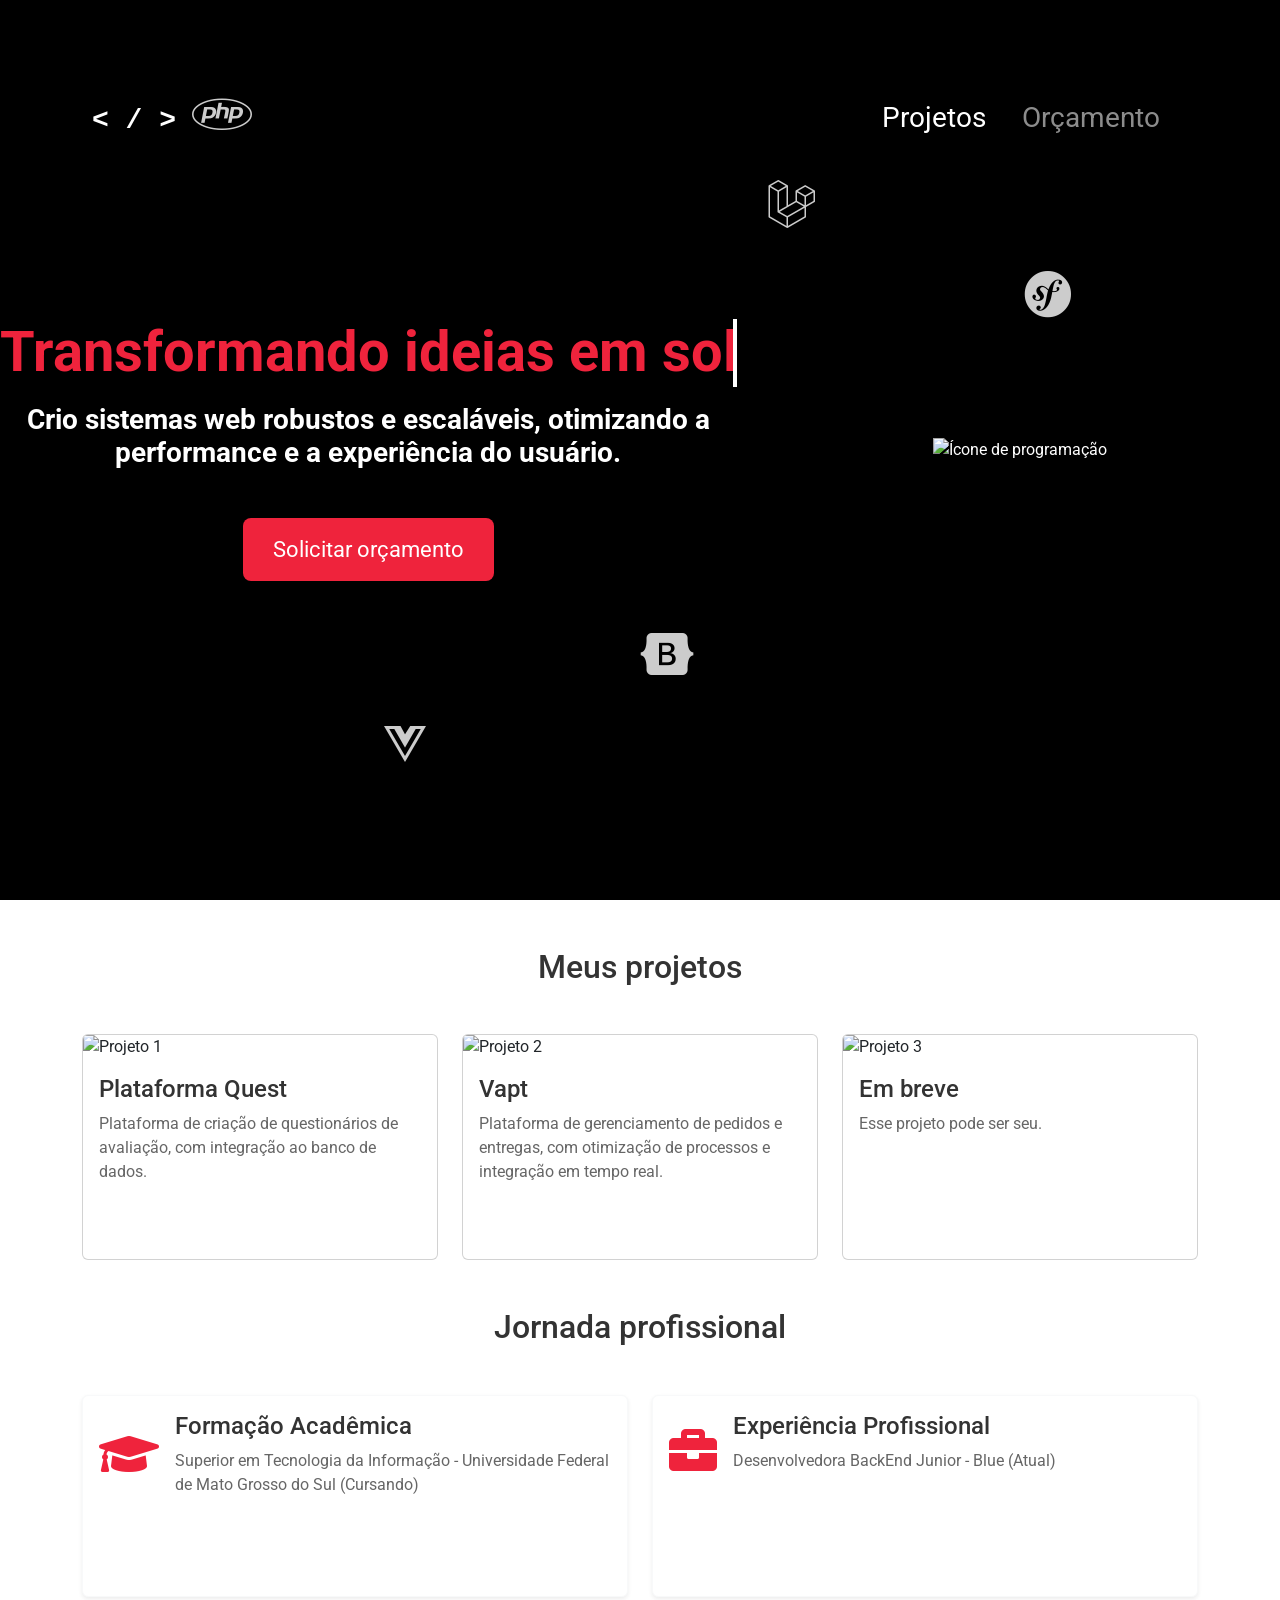
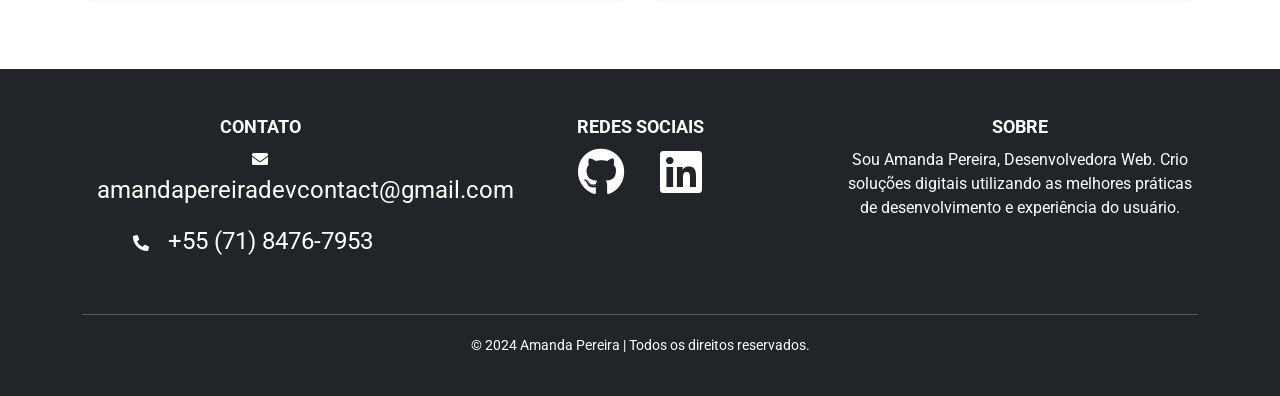
==== index.html @ daa0d9d8 "Add files via upload" ====
<!DOCTYPE html>
<html lang="pt-br">

<head>
    <meta charset="UTF-8">
    <meta name="viewport" content="width=device-width, initial-scale=1.0">
    <title>Amanda Pereira | Desenvolvedora Web</title>
    <link rel="icon" type="image/x-icon"
        href="https://cdn.icon-icons.com/icons2/685/PNG/512/code_icon-icons.com_61210.png">
    <link href="https://cdn.jsdelivr.net/npm/bootstrap@5.3.0-alpha1/dist/css/bootstrap.min.css" rel="stylesheet">
    <link rel="stylesheet" href="https://cdnjs.cloudflare.com/ajax/libs/font-awesome/5.15.4/css/all.min.css">
    <link href="https://fonts.googleapis.com/css2?family=Roboto:wght@400;700&display=swap" rel="stylesheet">
    <style>
        
        * {
            margin: 0;
            padding: 0;
            box-sizing: border-box;
        }

        body {
            font-family: 'Roboto', sans-serif;
            background-color: #ffffff;
            color: #333;
        }

        @media (max-width: 576px) {
            .hero-content h1 {
                font-size: 2rem;
            }

            .hero-content p {
                font-size: 0.9rem;
            }

            .card-title,
            .card-text {
                font-size: 0.9rem;
            }
        }

        /* Header Section */
        header {
            background-color: transparent;
            color: white;
            padding: 80px;
            position: fixed;
            top: 0;
            left: 0;
            right: 0;
            z-index: 1000;
            box-shadow: none;
        }

        .navbar-brand {
            font-size: 2rem;
            font-weight: bold;
        }

        .navbar-nav .nav-link {
            font-size: 1.1rem;
            margin-right: 20px;
        }

        .navbar-nav .nav-link:hover {
            color: #5c6bc0;
        }

        /* Hero Section */
        .hero-section {
            height: 100vh;
            display: flex;
            align-items: center;
            justify-content: center;
            position: relative;
            overflow: hidden;
            background-size: cover;
            background-position: center;
            color: white;
            background-color: black;
        }

        .hero-overlay {
            position: absolute;
            top: 0;
            left: 0;
            right: 0;
            bottom: 0;
            background: rgba(0, 0, 0, 0.6);
            z-index: 1;
        }

        .hero-image {
            position: relative;
            z-index: 2;
        }

        .hero-overlay {
            z-index: 1 !important;
        }

        .hero-content {
            z-index: 2;
            text-align: center;
            max-width: 100%;
        }

        .hero-content h1 {
            font-size: 3.5rem;
            font-weight: 700;
            margin-bottom: 20px;
            color: white;
            overflow: hidden;
            white-space: nowrap;
            border-right: 4px solid #fff;
            width: 0;
            animation: typing 3.5s steps(40) 1s forwards, blink 0.75s step-end infinite;
        }

        .hero-content p {
            font-size: 1.2rem;
            color: #ccc;
            margin-bottom: 30px;
        }

        .hero-content button {
            background-color: #5c6bc0;
            color: white;
            border: none;
            padding: 15px 30px;
            font-size: 1.1rem;
            cursor: pointer;
            transition: background-color 0.3s;
            border-radius: 8px;
        }

        .hero-content button:hover {
            background-color: #3f51b5;
        }

        /* Projetos Section */
        .card-body {
            min-height: 200px;
            /* Garantir altura fixa para os textos */
        }

        .card {
            transition: transform 0.3s ease-in-out, box-shadow 0.3s ease-in-out;
        }

        .card:hover {
            transform: scale(1.05);
            box-shadow: 0 4px 15px rgba(0, 0, 0, 0.1);
        }

        .card-title {
            font-size: 1.5rem;
            color: #333;
        }

        .card-text {
            color: #666;
        }

        /* Footer */
        footer {
            background-color: #3b3b3b;
            color: white;
            padding: 30px 0;
            text-align: center;
        }

        footer p {
            margin-bottom: 15px;
        }

        /* Estilo da descrição oculta que aparecerá com hover */
        .experiencia-descricao {
            display: none;
            /* Inicialmente oculta */
            margin-top: 15px;
            background-color: #f0f0f0;
            padding: 10px;
            border-radius: 5px;
            font-size: 1rem;
            color: #333;
        }

        /* Quando o card é hover, exibe a descrição */
        .card:hover .experiencia-descricao {
            display: block;
            animation: fadeIn 0.3s ease-in-out;
        }

        /* Animação para a descrição aparecer suavemente */
        @keyframes fadeIn {
            0% {
                opacity: 0;
            }

            100% {
                opacity: 1;
            }
        }


        footer a {
            color: #ccc;
            margin: 0 15px;
            font-size: 1.5rem;
        }

        footer a:hover {
            color: white;
        }


        /* Animações */
        @keyframes float {
            0% {
                transform: translateY(0);
            }

            50% {
                transform: translateY(-20px);
            }

            100% {
                transform: translateY(0);
            }
        }

        @keyframes drift {
            0% {
                transform: translateX(0);
            }

            50% {
                transform: translateX(15px);
            }

            100% {
                transform: translateX(0);
            }
        }

        /* Ícones animados */
        .floating-icons {
            position: absolute;
            top: 0;
            left: 0;
            width: 100%;
            height: 100%;
            pointer-events: none;
            z-index: 1;
        }

        .floating-icons i {
            position: absolute;
            font-size: 3rem;
            color: rgba(255, 255, 255, 0.8);
            animation: float 10s linear infinite, drift 6s ease-in-out infinite;
        }

        .botao-vermelho {
            background-color: #EF233C !important;
            font-size: 22px !important;
        }

        .texto-vermelho {
            color: #EF233C !important;
        }

        .texto-azul {
            color: #0F2239 !important;
        }

        /* Animations */
        @keyframes typing {
            from {
                width: 0;
            }

            to {
                width: 100%;
            }
        }

        @keyframes blink {
            50% {
                border-color: transparent;
            }
        }

        /* Media Queries for Responsiveness */
        @media (max-width: 768px) {
            .hero-section {
                height: 80vh;
            }

            .hero-content h1 {
                font-size: 2.5rem;
            }

            .hero-content p {
                font-size: 1rem;
            }

            .hero-content button {
                padding: 12px 25px;
            }

            .icons i {
                font-size: 2rem;
            }
        }

        footer {
            background-color: #1f1f1f;
            color: white;
        }

        footer h4 {
            font-weight: bold;
            font-size: 1.1rem;
            margin-bottom: 10px;
        }

        footer a {
            text-decoration: none;
            color: white;
            transition: color 0.3s;
        }

        footer a:hover {
            color: #f39c12;
            /* Cor de destaque no hover */
        }

        footer .social-icons a {
            margin: 0 15px;
        }

        footer .social-icons a:hover {
            color: #f39c12;
            /* Cor de destaque nos ícones */
        }

        footer .text-center p {
            font-size: 0.9rem;
            margin-top: 20px;
        }

        /* Estilo da linha do tempo */
        .timeline {
            position: relative;
            margin-left: 0;
            padding-left: 30px;
        }

        .timeline-item {
            position: relative;
            margin-bottom: 20px;
        }

        .timeline-item::before {
            content: '';
            position: absolute;
            top: 0;
            left: 0;
            width: 10px;
            height: 100%;
            background-color: #EF233C;
            border-radius: 50%;
        }

        .timeline-date {
            font-size: 1.1rem;
            font-weight: bold;
            color: #EF233C;
            margin-bottom: 5px;
        }

        .timeline-title {
            font-size: 1.25rem;
            font-weight: bold;
        }

        .timeline-description {
            font-size: 1rem;
            color: #666;
        }

        /* Estilo para total de tempo de experiência */
        .total-experiencia {
            font-size: 2rem;
            font-weight: bold;
            color: #0F2239;
        }
    </style>
</head>

<body>

    <!-- Header -->
    <header>
        <nav class="navbar navbar-expand-lg navbar-dark">
            <div class="container-fluid">
                <a class="navbar-brand" href="#"> <code> < / > </code></a>
                <button class="navbar-toggler" type="button" data-bs-toggle="collapse" data-bs-target="#navbarNav"
                    aria-controls="navbarNav" aria-expanded="false" aria-label="Toggle navigation">
                    <span class="navbar-toggler-icon"></span>
                </button>
                <div class="collapse navbar-collapse" id="navbarNav">
                    <ul class="navbar-nav ms-auto">
                        <li class="nav-item">
                            <a class="nav-link active fs-3" aria-current="page" href="#projetos">Projetos</a>
                        </li>
                        <li class="nav-item">
                            <a class="nav-link fs-3" href="javascript:void(0)" onclick="paginaOrcamento()">Orçamento</a>
                        </li>
                    </ul>
                </div>
            </div>
        </nav>
    </header>

    <!-- Hero Section -->

    <section class="hero-section">
        <div class="hero-overlay"></div>
        <div class="floating-icons">
            <i class="fab fa-php" style="top: 10%; left: 15%;"></i>
            <i class="fab fa-laravel" style="top: 20%; left: 60%;"></i>
            <i class="fab fa-vuejs" style="top: 80%; left: 30%;"></i>
            <i class="fab fa-bootstrap" style="top: 70%; left: 50%;"></i>
            <i class="fab fa-symfony" style="top: 30%; left: 80%;"></i>
        </div>

        <div class="row">
            <div class="col-sm-7 justify-content-center d-flex align-items-center">
                <div class="hero-content">
                    <h1 class="mb-3 texto-vermelho">Transformando ideias em soluções</h1>
                    <h3 class="fw-bold text-white mb-5">Crio sistemas web robustos e escaláveis, otimizando a
                        performance e a experiência do usuário.</h3>
                    <button class="botao-vermelho" onclick="paginaOrcamento()">Solicitar orçamento</button>
                </div>
            </div>

            <div class="col-sm-5 justify-content-center d-flex align-items-center">
                <div class="row">
                    <div class="col-sm-12">
                        <img src="https://cdn3d.iconscout.com/3d/premium/thumb/programming-3d-icon-download-in-png-blend-fbx-gltf-file-formats--coding-development-web-code-website-miscellaneous-pack-icons-5203659.png?f=webp"
                            alt="Ícone de programação" class="hero-image">
                    </div>
                </div>
            </div>
        </div>
    </section>



    <!-- Projetos Section -->
    <section id="projetos" class="container my-5 mb-5">
        <h2 class="text-center mb-5">Meus projetos</h2>
        <div class="row row-cols-1 row-cols-md-3 g-4">
            <div class="col">
                <div style="cursor: pointer;" class="card">
                    <img src="https://png.pngtree.com/png-vector/20191218/ourmid/pngtree-coming-soon-logo-vector-template-design-illustration-png-image_2091063.jpg"
                        class="card-img-top" alt="Projeto 1">
                    <div class="card-body">
                        <h5 class="card-title">Plataforma Quest</h5>
                        <p class="card-text">Plataforma de criação de questionários de avaliação, com integração ao
                            banco de dados.</p>
                    </div>
                </div>
            </div>
            <div class="col">
                <div style="cursor: pointer;" class="card">
                    <img src="https://png.pngtree.com/png-vector/20191218/ourmid/pngtree-coming-soon-logo-vector-template-design-illustration-png-image_2091063.jpg"
                        class="card-img-top" alt="Projeto 2">
                    <div class="card-body">
                        <h5 class="card-title">Vapt</h5>
                        <p class="card-text">Plataforma de gerenciamento de pedidos e entregas, com otimização de
                            processos e integração em tempo real.</p>
                    </div>
                </div>
            </div>
            <div class="col">
                <div style="cursor: pointer;" onclick="paginaOrcamento()" class="card">
                    <img src="https://png.pngtree.com/png-vector/20191218/ourmid/pngtree-coming-soon-logo-vector-template-design-illustration-png-image_2091063.jpg"
                        class="card-img-top" alt="Projeto 3">
                    <div class="card-body">
                        <h5 class="card-title">Em breve</h5>
                        <p class="card-text">Esse projeto pode ser seu.
                        </p>
                    </div>
                </div>
            </div>
        </div>
    </section>

    <!-- Escolaridade e Experiência Profissional -->
    <section id="experiencia" class="container mt-5 mb-5">
        <h2 class="text-center mb-5">Jornada profissional</h2>
        <div class="row">

            <!-- Escolaridade -->
            <div class="col-md-6 mb-4">
                <div class="card shadow-sm border-light">
                    <div class="card-body">
                        <div class="d-flex align-items-center">
                            <i class="fas fa-graduation-cap fa-3x texto-vermelho"></i>
                            <div class="ms-3">
                                <h5 class="card-title">Formação Acadêmica</h5>
                                <p class="card-text">Superior em Tecnologia da Informação - Universidade Federal de Mato
                                    Grosso do Sul (Cursando)</p>
                            </div>
                        </div>
                    </div>
                </div>
            </div>

            <!-- Experiência Profissional -->
            <div class="col-md-6 mb-4">
                <div class="card shadow-sm border-light">
                    <div class="card-body">
                        <div class="d-flex align-items-center">
                            <i class="fas fa-briefcase fa-3x texto-vermelho"></i>
                            <div class="ms-3">
                                <h5 class="card-title">Experiência Profissional</h5>
                                <p class="card-text">Desenvolvedora BackEnd Junior - Blue (Atual)</p>
                                <div class="experiencia-descricao">
                                    <p>Foco no desenvolvimento de APIs e na implementação de funcionalidades para
                                        manipulação de dados e recursos, utilizando o framework Symfony. Responsável por
                                        receber tarefas e desenvolver soluções backend escaláveis e eficientes para
                                        atender às necessidades do time de desenvolvimento e dos usuários finais.</p>
                                </div>
                            </div>
                        </div>
                    </div>
                </div>
            </div>

        </div>

        <!-- Histórico Profissional (Experiências Anteriores) 
        <div class="row">
            <div class="col-12 mb-4">
              Total de tempo de experiência 
                <div class="text-center mt-5">
                    <h4 class="mb-3">Tempo de experiência</h4>
                    <div class="total-experiencia">
                        <span id="total-experiencia">1 ano, 5 meses</span>
                    </div>
                </div>
            </div>
        </div>
    -->

    </section>



    <!-- Footer -->
    <footer class="bg-dark text-white pt-5 pb-4">
        <div class="container">
            <div class="row">
                <!-- Informações de contato -->
                <div class="col-md-4 mb-4">
                    <h4 class="text-uppercase">Contato</h4>
                    <p><i class="fas fa-envelope"></i> <a href="mailto:amandapereiradevcontact@gmail.com"
                            class="text-white">amandapereiradevcontact@gmail.com</a></p>
                    <p><i class="fas fa-phone-alt"></i> <a href="tel:+557184767953" class="text-white">+55 (71)
                            8476-7953</a></p>
                </div>

                <!-- Redes sociais -->
                <div class="col-md-4 mb-4">
                    <h4 class="text-uppercase">Redes Sociais</h4>
                    <div class="social-icons">
                        <a href="https://github.com/constpereiradev" target="_blank" class="text-white me-3"><i
                                class="fab fa-github fa-2x"></i></a>
                        <a href="https://www.linkedin.com/in/amanda-pereira-dev/" target="_blank"
                            class="text-white me-3"><i class="fab fa-linkedin fa-2x"></i></a>
                    </div>
                </div>

                <!-- Logo ou Branding -->
                <div class="col-md-4 mb-4">
                    <h4 class="text-uppercase">Sobre</h4>
                    <p>Sou Amanda Pereira, Desenvolvedora Web. Crio soluções digitais utilizando as
                        melhores práticas de desenvolvimento e experiência do usuário.</p>
                </div>
            </div>

            <hr class="bg-white">

            <!-- Copyright -->
            <div class="text-center">
                <p>&copy; 2024 Amanda Pereira | Todos os direitos reservados.</p>
            </div>
        </div>
    </footer>


    <!-- JavaScript -->
    <script>
        function paginaOrcamento() {
            var telefone = '71984767953';
            window.open("https://wa.me/55" + telefone + "?text=Olá!%20Gostaria%20de%20realizar%20um%20orçamento%20para%20meu%20site.%20:)", '_blank');
        }

        // Função para calcular o tempo total de experiência
        function calcularTempoExperiencia() {
            const experiencias = [
                { inicio: '2022-01-01', fim: '2024-01-01' }, // Exemplo de experiência atual
                { inicio: '2021-06-01', fim: '2021-12-01' }, // Exemplo de experiência passada
                // Adicione outras experiências conforme necessário
            ];

            let totalMeses = 0;

            // Calcular o tempo total de todas as experiências
            experiencias.forEach(exp => {
                const inicio = new Date(exp.inicio);
                const fim = exp.fim === 'atual' ? new Date() : new Date(exp.fim);

                const meses = (fim.getFullYear() - inicio.getFullYear()) * 12 + fim.getMonth() - inicio.getMonth();
                totalMeses += meses;
            });

            // Converter total de meses para anos e meses
            const anos = Math.floor(totalMeses / 12);
            const meses = totalMeses % 12;

            // Exibir o resultado na página
            document.getElementById('total-experiencia').textContent = `${anos} ano(s), ${meses} mês(es)`;
        }

        window.onload = calcularTempoExperiencia;
    </script>

    <script src="https://cdn.jsdelivr.net/npm/bootstrap@5.3.0-alpha1/dist/js/bootstrap.bundle.min.js"></script>
</body>

</html>
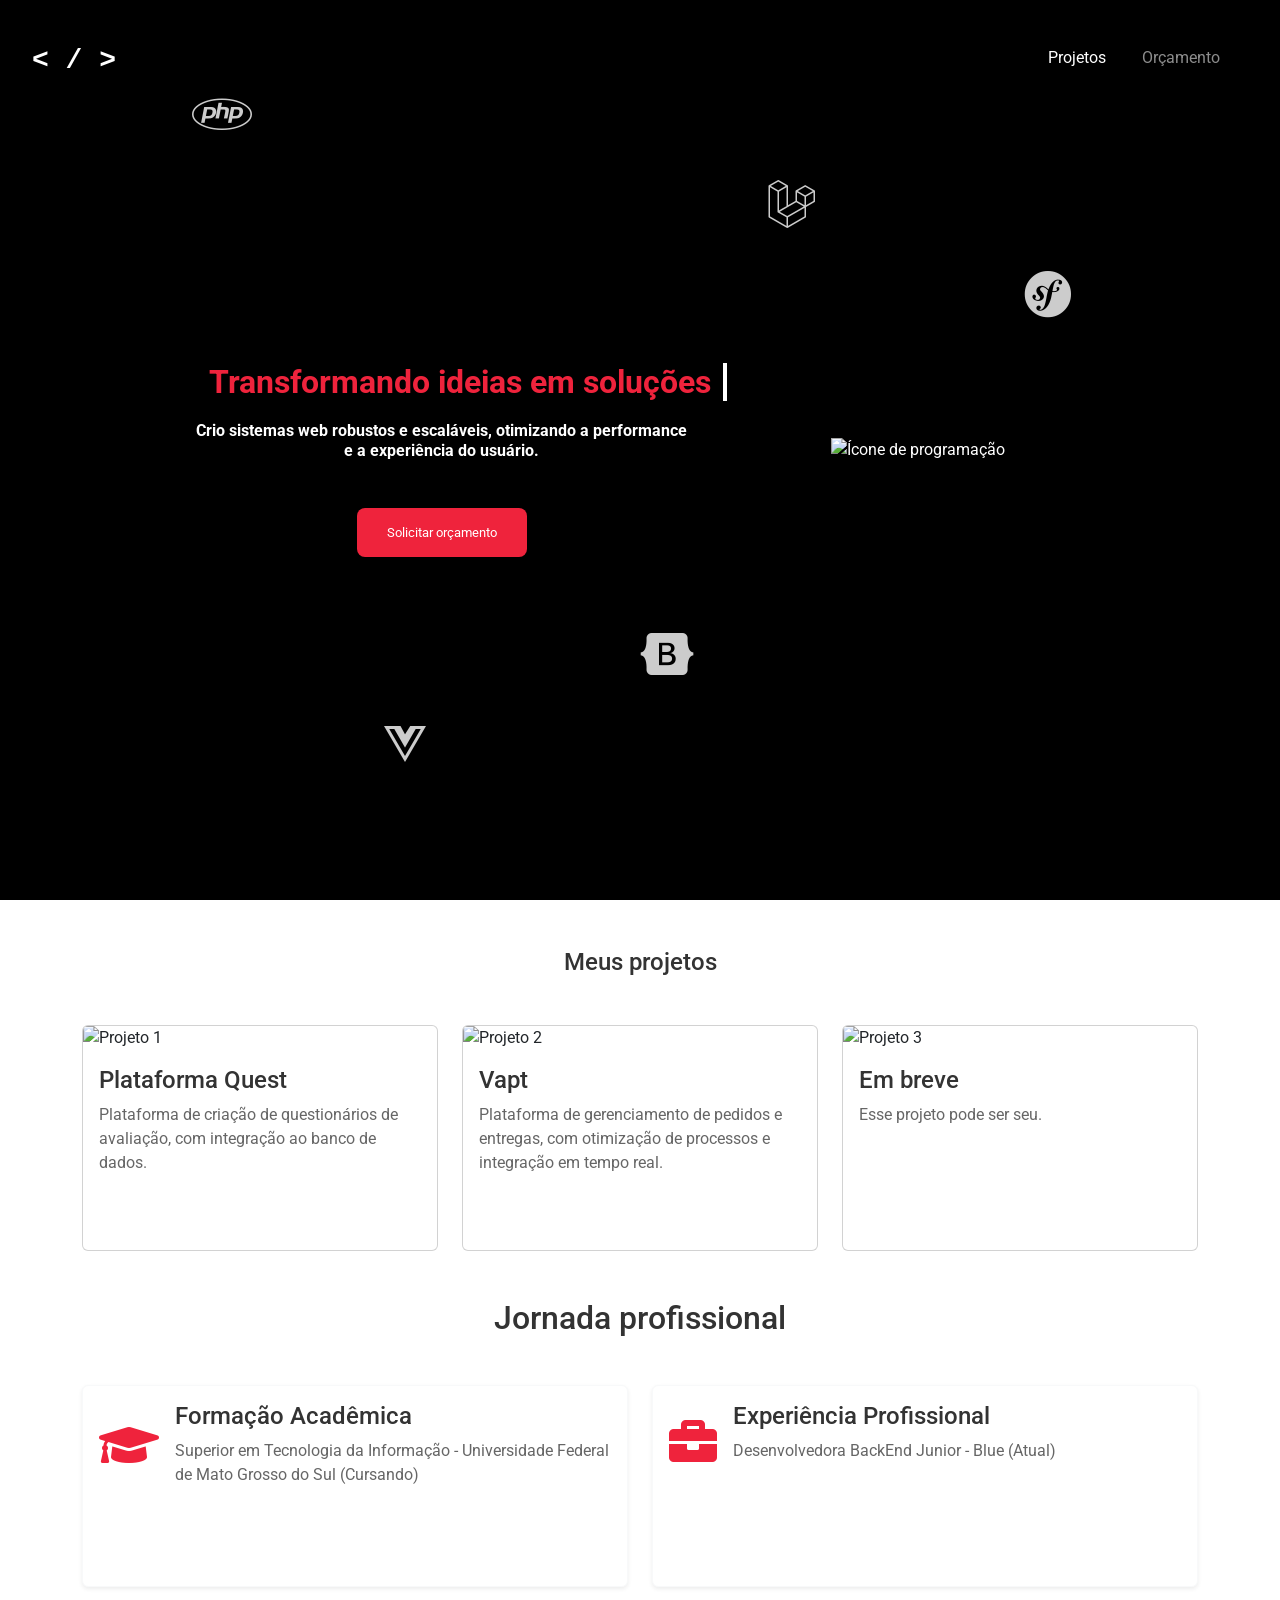
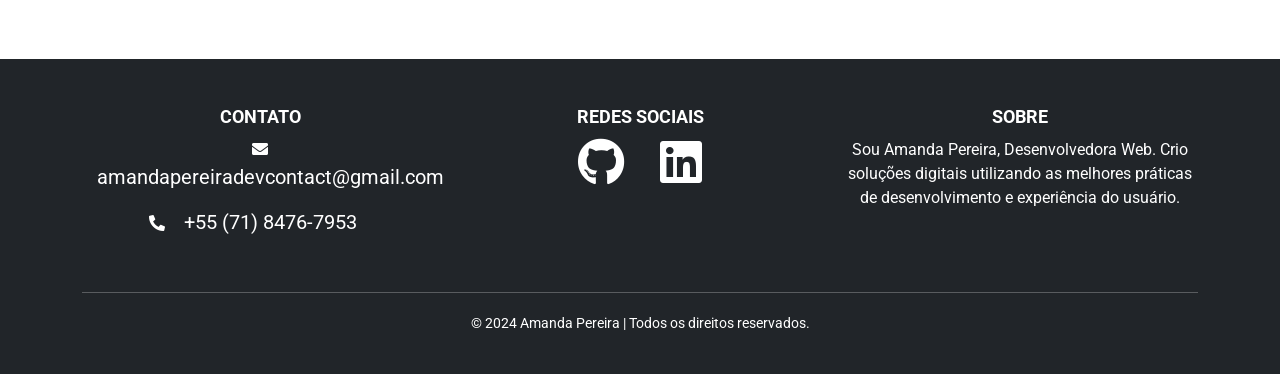
==== commit eec83a3a: "Add files via upload" ====
--- a/index.html
+++ b/index.html
@@ -26,7 +26,7 @@
 
         @media (max-width: 576px) {
             .hero-content h1 {
-                font-size: 2rem;
+                font-size: 15px;
             }
 
             .hero-content p {
@@ -43,7 +43,7 @@
         header {
             background-color: transparent;
             color: white;
-            padding: 80px;
+            padding: 20px;
             position: fixed;
             top: 0;
             left: 0;
@@ -106,9 +106,9 @@
         }
 
         .hero-content h1 {
-            font-size: 3.5rem;
+            font-size: 2rem;
             font-weight: 700;
-            margin-bottom: 20px;
+            margin: 20px;
             color: white;
             overflow: hidden;
             white-space: nowrap;
@@ -117,10 +117,10 @@
             animation: typing 3.5s steps(40) 1s forwards, blink 0.75s step-end infinite;
         }
 
-        .hero-content p {
-            font-size: 1.2rem;
+        .hero-content h3 {
+            font-size: 1rem;
             color: #ccc;
-            margin-bottom: 30px;
+            margin: 20px;
         }
 
         .hero-content button {
@@ -264,7 +264,7 @@
 
         .botao-vermelho {
             background-color: #EF233C !important;
-            font-size: 22px !important;
+            font-size: 0.8rem !important;
         }
 
         .texto-vermelho {
@@ -350,6 +350,11 @@
             font-size: 0.9rem;
             margin-top: 20px;
         }
+
+        #meus-projetos {
+            font-size: 1.5rem;
+        }
+        
 
         /* Estilo da linha do tempo */
         .timeline {
@@ -414,10 +419,10 @@
                 <div class="collapse navbar-collapse" id="navbarNav">
                     <ul class="navbar-nav ms-auto">
                         <li class="nav-item">
-                            <a class="nav-link active fs-3" aria-current="page" href="#projetos">Projetos</a>
+                            <a class="nav-link active fs-6" aria-current="page" href="#projetos">Projetos</a>
                         </li>
                         <li class="nav-item">
-                            <a class="nav-link fs-3" href="javascript:void(0)" onclick="paginaOrcamento()">Orçamento</a>
+                            <a class="nav-link fs-6" href="javascript:void(0)" onclick="paginaOrcamento()">Orçamento</a>
                         </li>
                     </ul>
                 </div>
@@ -450,7 +455,7 @@
             <div class="col-sm-5 justify-content-center d-flex align-items-center">
                 <div class="row">
                     <div class="col-sm-12">
-                        <img src="https://cdn3d.iconscout.com/3d/premium/thumb/programming-3d-icon-download-in-png-blend-fbx-gltf-file-formats--coding-development-web-code-website-miscellaneous-pack-icons-5203659.png?f=webp"
+                        <img width="80%" src="https://cdn3d.iconscout.com/3d/premium/thumb/programming-3d-icon-download-in-png-blend-fbx-gltf-file-formats--coding-development-web-code-website-miscellaneous-pack-icons-5203659.png?f=webp"
                             alt="Ícone de programação" class="hero-image">
                     </div>
                 </div>
@@ -462,7 +467,7 @@
 
     <!-- Projetos Section -->
     <section id="projetos" class="container my-5 mb-5">
-        <h2 class="text-center mb-5">Meus projetos</h2>
+        <h2 class="text-center mb-5" id="meus-projetos">Meus projetos</h2>
         <div class="row row-cols-1 row-cols-md-3 g-4">
             <div class="col">
                 <div style="cursor: pointer;" class="card">
@@ -569,9 +574,9 @@
                 <!-- Informações de contato -->
                 <div class="col-md-4 mb-4">
                     <h4 class="text-uppercase">Contato</h4>
-                    <p><i class="fas fa-envelope"></i> <a href="mailto:amandapereiradevcontact@gmail.com"
+                    <p><i class="fas fa-envelope"></i> <a class="fs-5" href="mailto:amandapereiradevcontact@gmail.com"
                             class="text-white">amandapereiradevcontact@gmail.com</a></p>
-                    <p><i class="fas fa-phone-alt"></i> <a href="tel:+557184767953" class="text-white">+55 (71)
+                    <p><i class="fas fa-phone-alt"></i> <a class="fs-5" href="tel:+557184767953" class="text-white">+55 (71)
                             8476-7953</a></p>
                 </div>
 
@@ -611,34 +616,7 @@
             window.open("https://wa.me/55" + telefone + "?text=Olá!%20Gostaria%20de%20realizar%20um%20orçamento%20para%20meu%20site.%20:)", '_blank');
         }
 
-        // Função para calcular o tempo total de experiência
-        function calcularTempoExperiencia() {
-            const experiencias = [
-                { inicio: '2022-01-01', fim: '2024-01-01' }, // Exemplo de experiência atual
-                { inicio: '2021-06-01', fim: '2021-12-01' }, // Exemplo de experiência passada
-                // Adicione outras experiências conforme necessário
-            ];
-
-            let totalMeses = 0;
-
-            // Calcular o tempo total de todas as experiências
-            experiencias.forEach(exp => {
-                const inicio = new Date(exp.inicio);
-                const fim = exp.fim === 'atual' ? new Date() : new Date(exp.fim);
-
-                const meses = (fim.getFullYear() - inicio.getFullYear()) * 12 + fim.getMonth() - inicio.getMonth();
-                totalMeses += meses;
-            });
-
-            // Converter total de meses para anos e meses
-            const anos = Math.floor(totalMeses / 12);
-            const meses = totalMeses % 12;
-
-            // Exibir o resultado na página
-            document.getElementById('total-experiencia').textContent = `${anos} ano(s), ${meses} mês(es)`;
-        }
-
-        window.onload = calcularTempoExperiencia;
+        
     </script>
 
     <script src="https://cdn.jsdelivr.net/npm/bootstrap@5.3.0-alpha1/dist/js/bootstrap.bundle.min.js"></script>
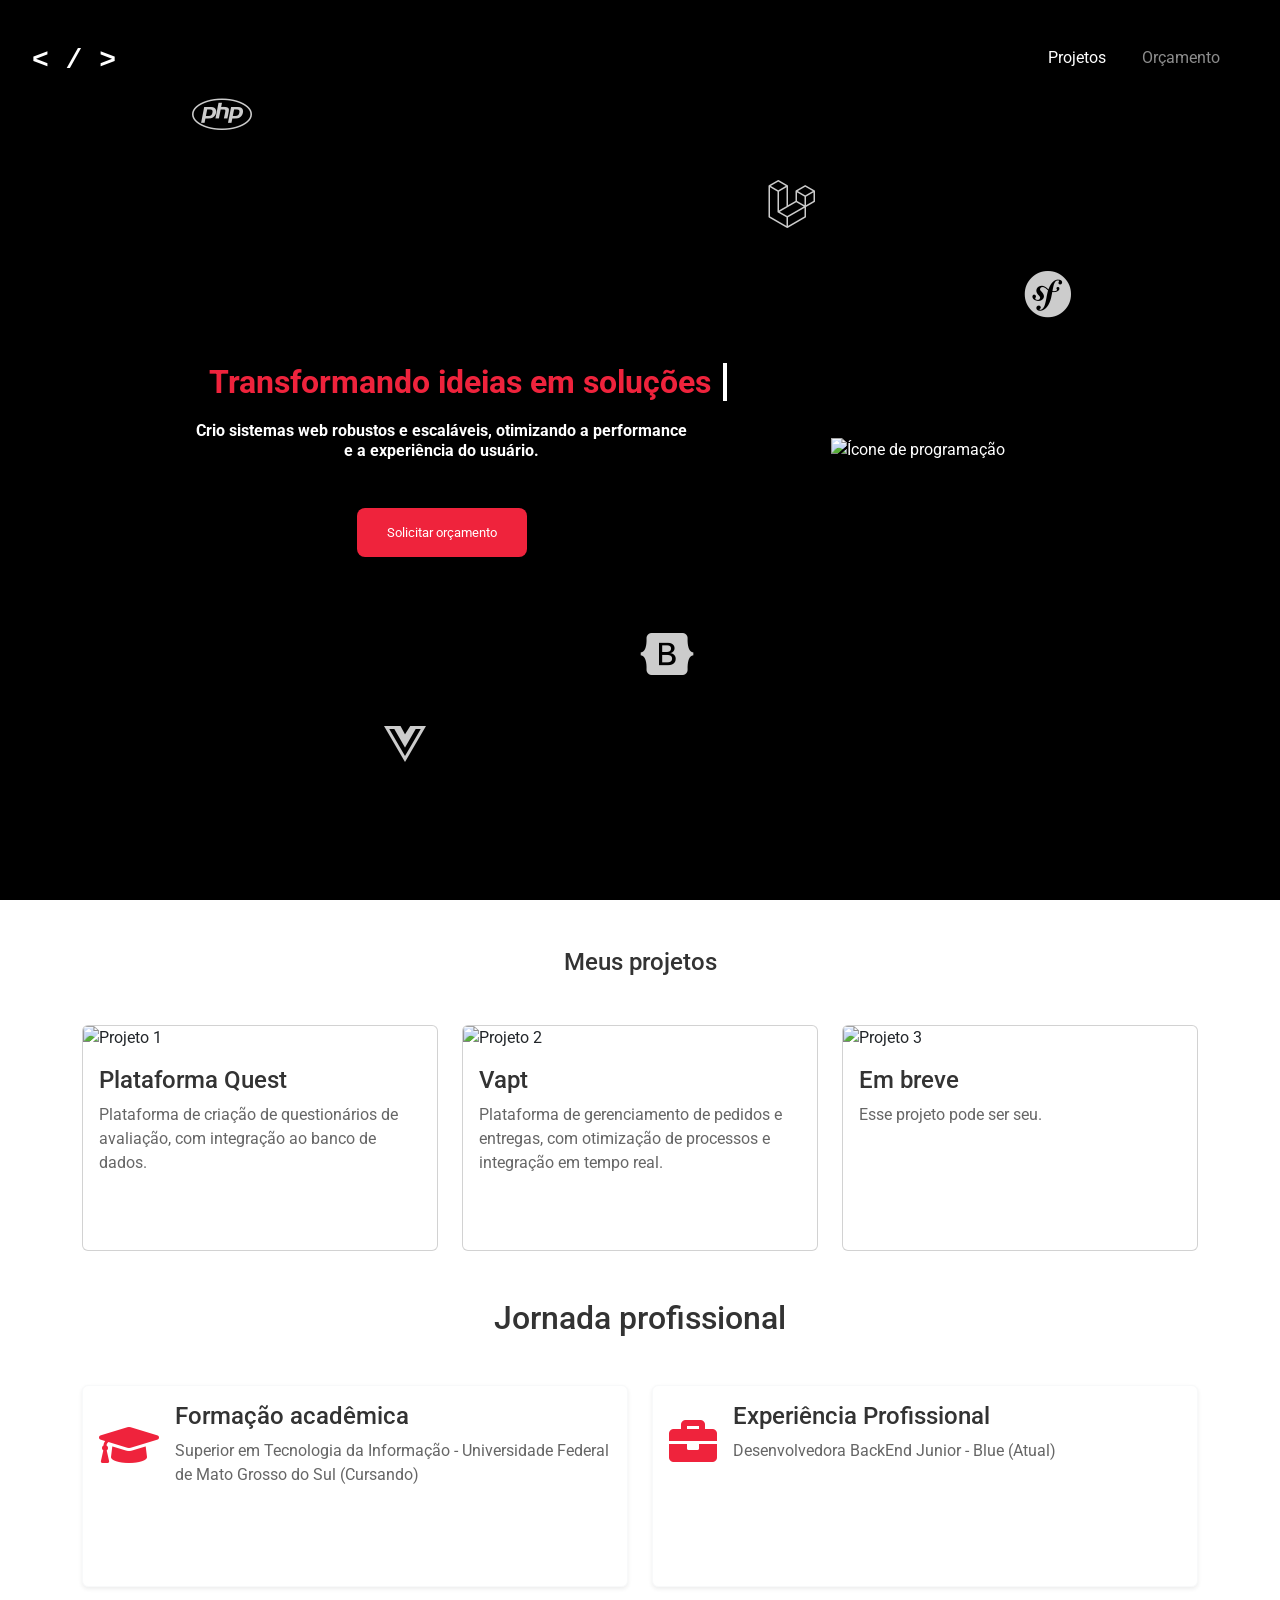
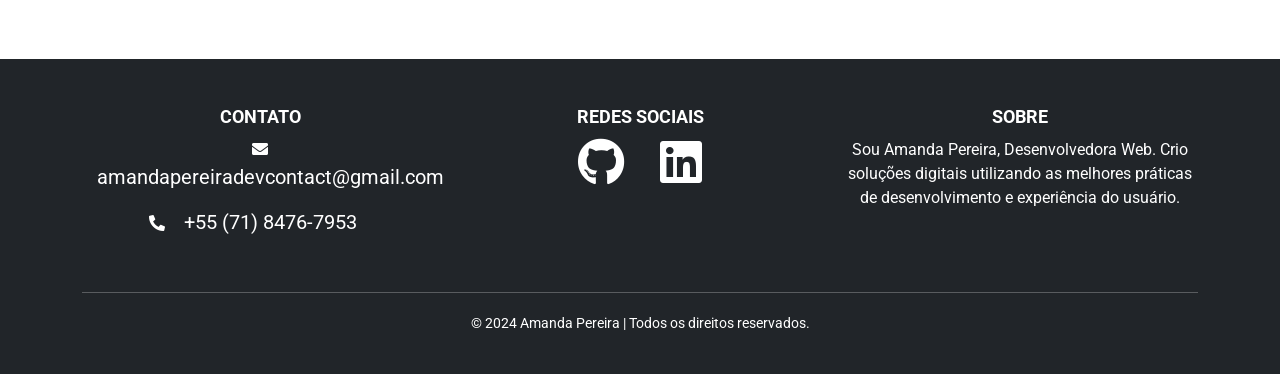
==== commit 819d9337: "Add files via upload" ====
--- a/index.html
+++ b/index.html
@@ -11,7 +11,6 @@
     <link rel="stylesheet" href="https://cdnjs.cloudflare.com/ajax/libs/font-awesome/5.15.4/css/all.min.css">
     <link href="https://fonts.googleapis.com/css2?family=Roboto:wght@400;700&display=swap" rel="stylesheet">
     <style>
-        
         * {
             margin: 0;
             padding: 0;
@@ -37,6 +36,43 @@
             .card-text {
                 font-size: 0.9rem;
             }
+
+            .imagem-landing,
+            .hero-image {
+                display: none !important;
+                /* Isso vai forçar a imagem a desaparecer em telas pequenas */
+            }
+
+            .hero-content {
+                height: 50vh;
+                width: 50vw;
+                text-align: center;
+            }
+
+            .hero-content h1 {
+                display: none;
+            }
+
+            #meus-projetos {
+                font-size: 1.5rem !important;
+            }
+
+            .card {
+                width: 50%;
+                height: 90%;
+                margin: 0 auto;
+            }
+
+            .card-img-top {
+                width: 100%;
+                height: 50%;
+            }
+
+        }
+
+        .card-img-top {
+            width: 100%;
+            height: 50%;
         }
 
         /* Header Section */
@@ -354,7 +390,7 @@
         #meus-projetos {
             font-size: 1.5rem;
         }
-        
+
 
         /* Estilo da linha do tempo */
         .timeline {
@@ -452,10 +488,11 @@
                 </div>
             </div>
 
-            <div class="col-sm-5 justify-content-center d-flex align-items-center">
+            <div class="imagem-landing col-sm-5 justify-content-center d-flex align-items-center">
                 <div class="row">
                     <div class="col-sm-12">
-                        <img width="80%" src="https://cdn3d.iconscout.com/3d/premium/thumb/programming-3d-icon-download-in-png-blend-fbx-gltf-file-formats--coding-development-web-code-website-miscellaneous-pack-icons-5203659.png?f=webp"
+                        <img width="80%"
+                            src="https://cdn3d.iconscout.com/3d/premium/thumb/programming-3d-icon-download-in-png-blend-fbx-gltf-file-formats--coding-development-web-code-website-miscellaneous-pack-icons-5203659.png?f=webp"
                             alt="Ícone de programação" class="hero-image">
                     </div>
                 </div>
@@ -469,7 +506,8 @@
     <section id="projetos" class="container my-5 mb-5">
         <h2 class="text-center mb-5" id="meus-projetos">Meus projetos</h2>
         <div class="row row-cols-1 row-cols-md-3 g-4">
-            <div class="col">
+            <div class="col-md-4 col-sm-6">
+
                 <div style="cursor: pointer;" class="card">
                     <img src="https://png.pngtree.com/png-vector/20191218/ourmid/pngtree-coming-soon-logo-vector-template-design-illustration-png-image_2091063.jpg"
                         class="card-img-top" alt="Projeto 1">
@@ -480,7 +518,8 @@
                     </div>
                 </div>
             </div>
-            <div class="col">
+            <div class="col-md-4 col-sm-6">
+
                 <div style="cursor: pointer;" class="card">
                     <img src="https://png.pngtree.com/png-vector/20191218/ourmid/pngtree-coming-soon-logo-vector-template-design-illustration-png-image_2091063.jpg"
                         class="card-img-top" alt="Projeto 2">
@@ -491,7 +530,8 @@
                     </div>
                 </div>
             </div>
-            <div class="col">
+            <div class="col-md-4 col-sm-6">
+
                 <div style="cursor: pointer;" onclick="paginaOrcamento()" class="card">
                     <img src="https://png.pngtree.com/png-vector/20191218/ourmid/pngtree-coming-soon-logo-vector-template-design-illustration-png-image_2091063.jpg"
                         class="card-img-top" alt="Projeto 3">
@@ -517,7 +557,7 @@
                         <div class="d-flex align-items-center">
                             <i class="fas fa-graduation-cap fa-3x texto-vermelho"></i>
                             <div class="ms-3">
-                                <h5 class="card-title">Formação Acadêmica</h5>
+                                <h5 class="card-title">Formação acadêmica</h5>
                                 <p class="card-text">Superior em Tecnologia da Informação - Universidade Federal de Mato
                                     Grosso do Sul (Cursando)</p>
                             </div>
@@ -576,7 +616,8 @@
                     <h4 class="text-uppercase">Contato</h4>
                     <p><i class="fas fa-envelope"></i> <a class="fs-5" href="mailto:amandapereiradevcontact@gmail.com"
                             class="text-white">amandapereiradevcontact@gmail.com</a></p>
-                    <p><i class="fas fa-phone-alt"></i> <a class="fs-5" href="tel:+557184767953" class="text-white">+55 (71)
+                    <p><i class="fas fa-phone-alt"></i> <a class="fs-5" href="tel:+557184767953" class="text-white">+55
+                            (71)
                             8476-7953</a></p>
                 </div>
 
@@ -616,7 +657,7 @@
             window.open("https://wa.me/55" + telefone + "?text=Olá!%20Gostaria%20de%20realizar%20um%20orçamento%20para%20meu%20site.%20:)", '_blank');
         }
 
-        
+
     </script>
 
     <script src="https://cdn.jsdelivr.net/npm/bootstrap@5.3.0-alpha1/dist/js/bootstrap.bundle.min.js"></script>
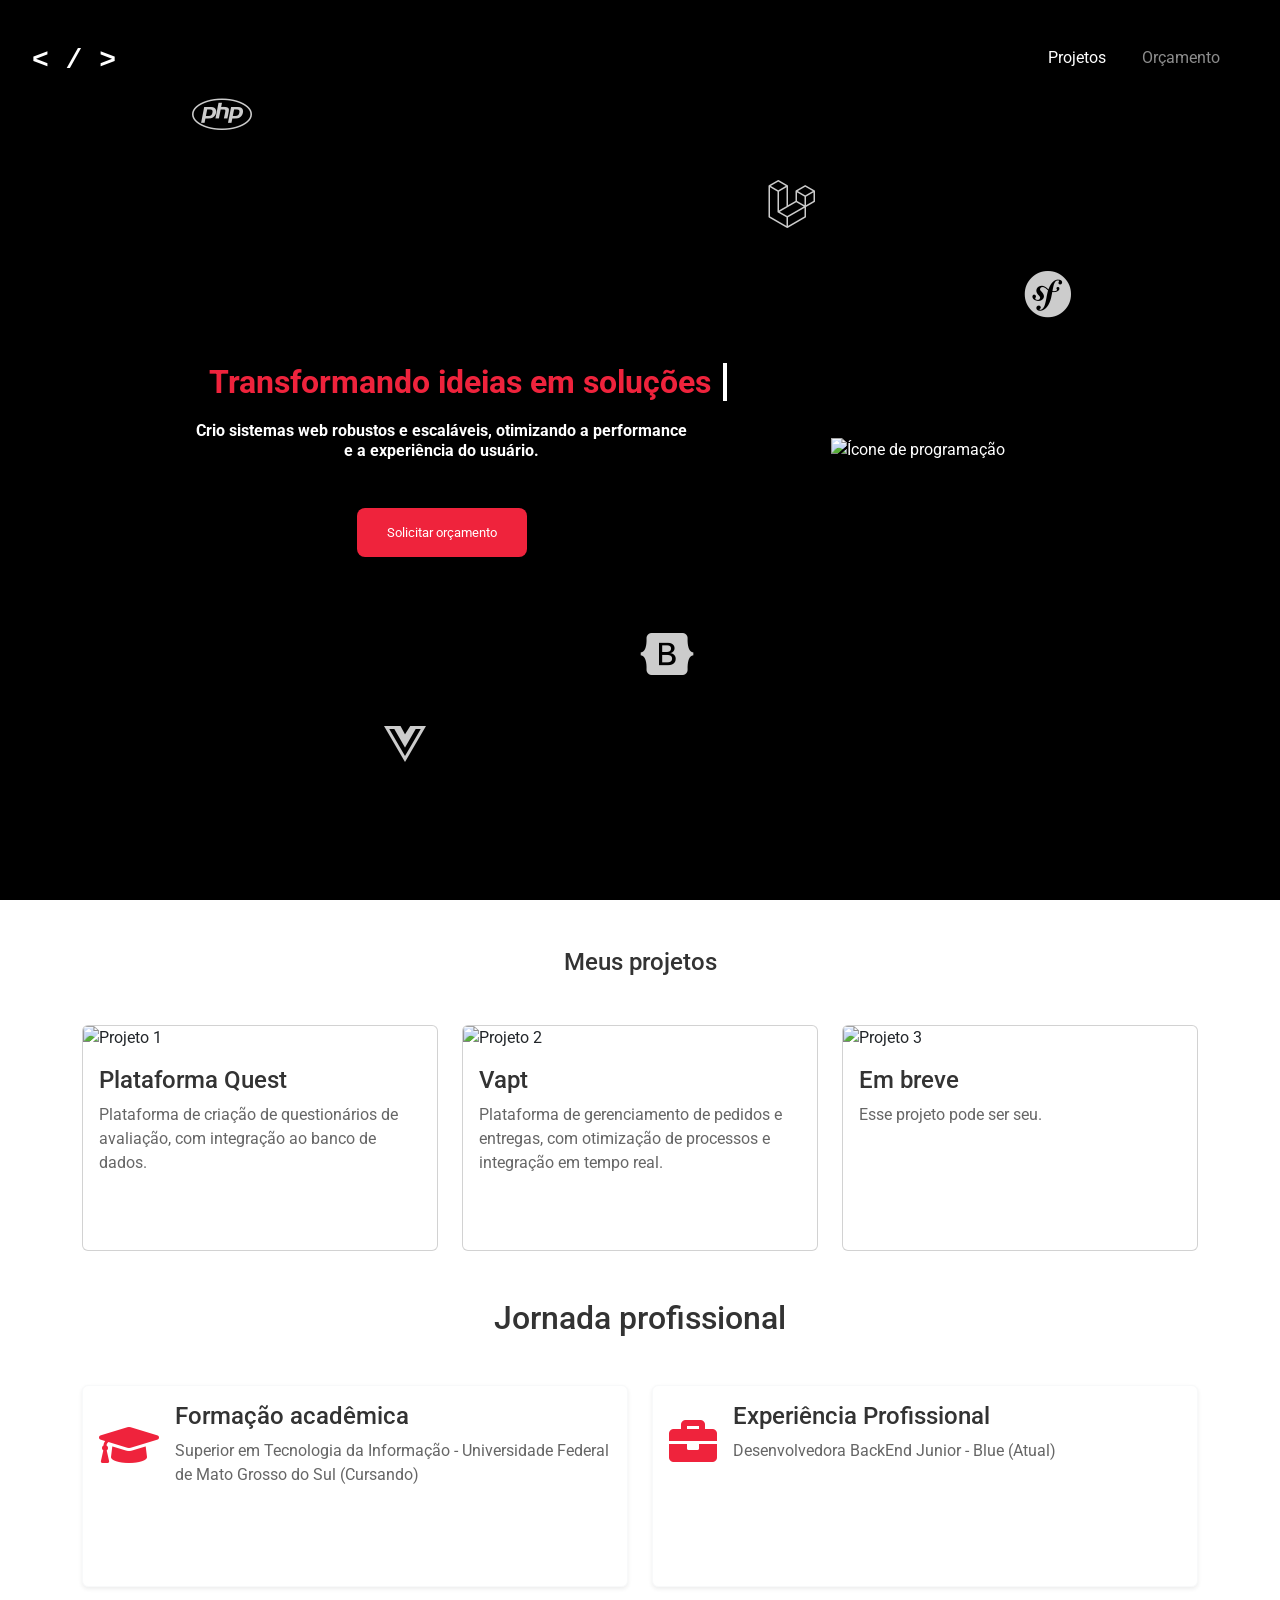
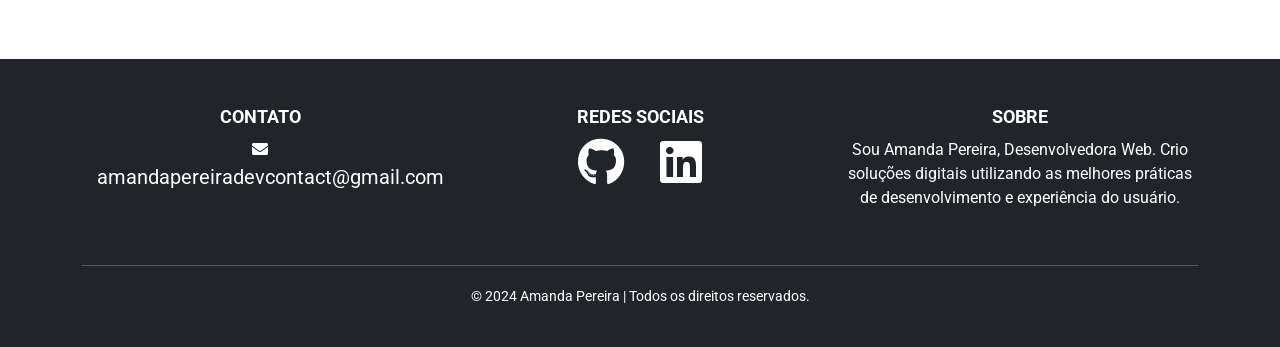
==== commit e7f39cfd: "Add files via upload" ====
--- a/index.html
+++ b/index.html
@@ -24,6 +24,8 @@
         }
 
         @media (max-width: 576px) {
+
+
             .hero-content h1 {
                 font-size: 15px;
             }
@@ -57,9 +59,15 @@
                 font-size: 1.5rem !important;
             }
 
+            .card-projeto {
+                width: 80%;
+                height: 100%;
+                margin: 0 auto;
+            }
+
             .card {
-                width: 50%;
-                height: 90%;
+                width: 90%;
+                height: 100%;
                 margin: 0 auto;
             }
 
@@ -331,26 +339,30 @@
         /* Media Queries for Responsiveness */
         @media (max-width: 768px) {
             .hero-section {
-                height: 80vh;
+                height: 100vh;
             }
 
             .hero-content h1 {
-                font-size: 2.5rem;
-            }
-
-            .hero-content p {
-                font-size: 1rem;
+                margin-top: 50px;
+                font-size: 2rem;
+            }
+
+            .hero-content h3 {
+                font-size: 1.5rem;
             }
 
             .hero-content button {
                 padding: 12px 25px;
-            }
-
-            .icons i {
-                font-size: 2rem;
-            }
-        }
-
+                font-size: 1rem;
+            }
+
+            .botao-vermelho {
+            background-color: #EF233C !important;
+            font-size: 1rem !important;
+        }
+        }
+
+        
         footer {
             background-color: #1f1f1f;
             color: white;
@@ -478,7 +490,7 @@
             <i class="fab fa-symfony" style="top: 30%; left: 80%;"></i>
         </div>
 
-        <div class="row">
+        <div class="row landing">
             <div class="col-sm-7 justify-content-center d-flex align-items-center">
                 <div class="hero-content">
                     <h1 class="mb-3 texto-vermelho">Transformando ideias em soluções</h1>
@@ -508,7 +520,7 @@
         <div class="row row-cols-1 row-cols-md-3 g-4">
             <div class="col-md-4 col-sm-6">
 
-                <div style="cursor: pointer;" class="card">
+                <div style="cursor: pointer;" class="card card-projeto">
                     <img src="https://png.pngtree.com/png-vector/20191218/ourmid/pngtree-coming-soon-logo-vector-template-design-illustration-png-image_2091063.jpg"
                         class="card-img-top" alt="Projeto 1">
                     <div class="card-body">
@@ -520,7 +532,7 @@
             </div>
             <div class="col-md-4 col-sm-6">
 
-                <div style="cursor: pointer;" class="card">
+                <div style="cursor: pointer;" class="card card-projeto">
                     <img src="https://png.pngtree.com/png-vector/20191218/ourmid/pngtree-coming-soon-logo-vector-template-design-illustration-png-image_2091063.jpg"
                         class="card-img-top" alt="Projeto 2">
                     <div class="card-body">
@@ -532,7 +544,7 @@
             </div>
             <div class="col-md-4 col-sm-6">
 
-                <div style="cursor: pointer;" onclick="paginaOrcamento()" class="card">
+                <div style="cursor: pointer;" onclick="paginaOrcamento()" class="card card-projeto">
                     <img src="https://png.pngtree.com/png-vector/20191218/ourmid/pngtree-coming-soon-logo-vector-template-design-illustration-png-image_2091063.jpg"
                         class="card-img-top" alt="Projeto 3">
                     <div class="card-body">
@@ -616,9 +628,7 @@
                     <h4 class="text-uppercase">Contato</h4>
                     <p><i class="fas fa-envelope"></i> <a class="fs-5" href="mailto:amandapereiradevcontact@gmail.com"
                             class="text-white">amandapereiradevcontact@gmail.com</a></p>
-                    <p><i class="fas fa-phone-alt"></i> <a class="fs-5" href="tel:+557184767953" class="text-white">+55
-                            (71)
-                            8476-7953</a></p>
+                   
                 </div>
 
                 <!-- Redes sociais -->
